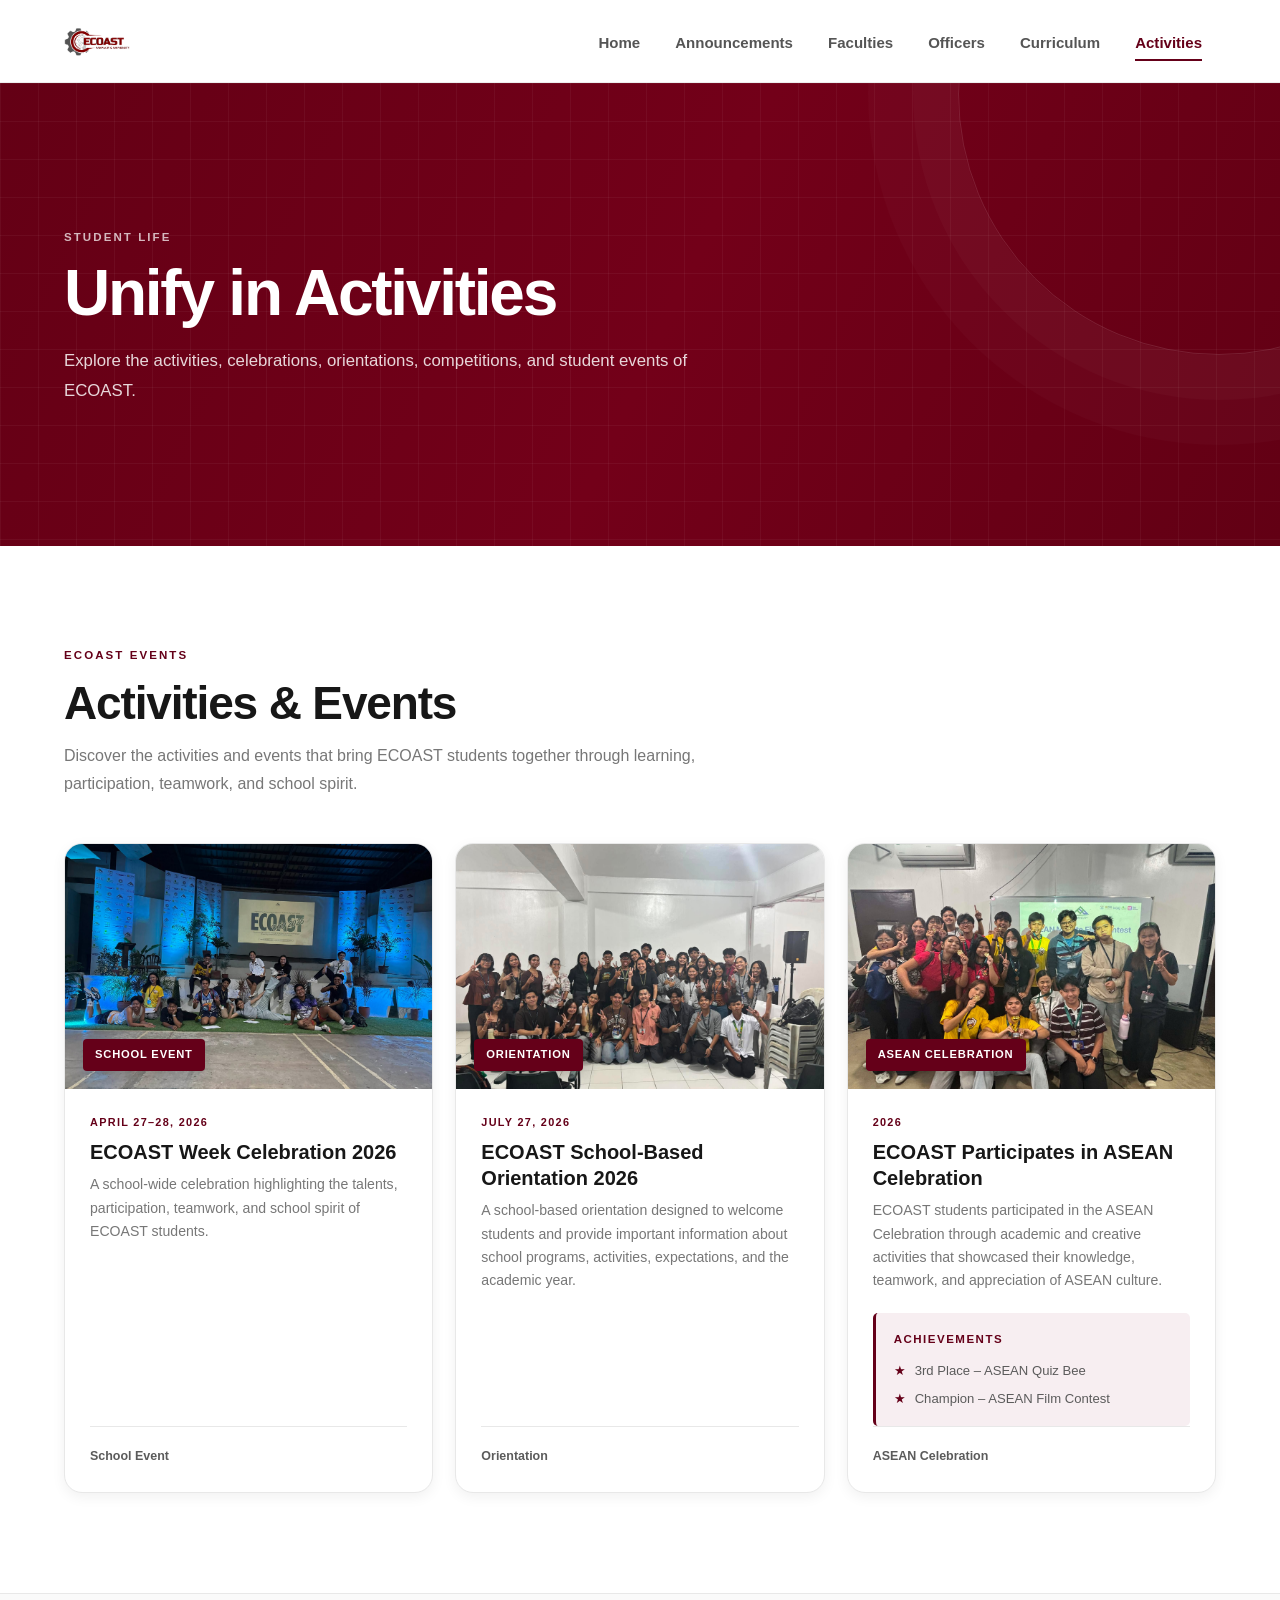
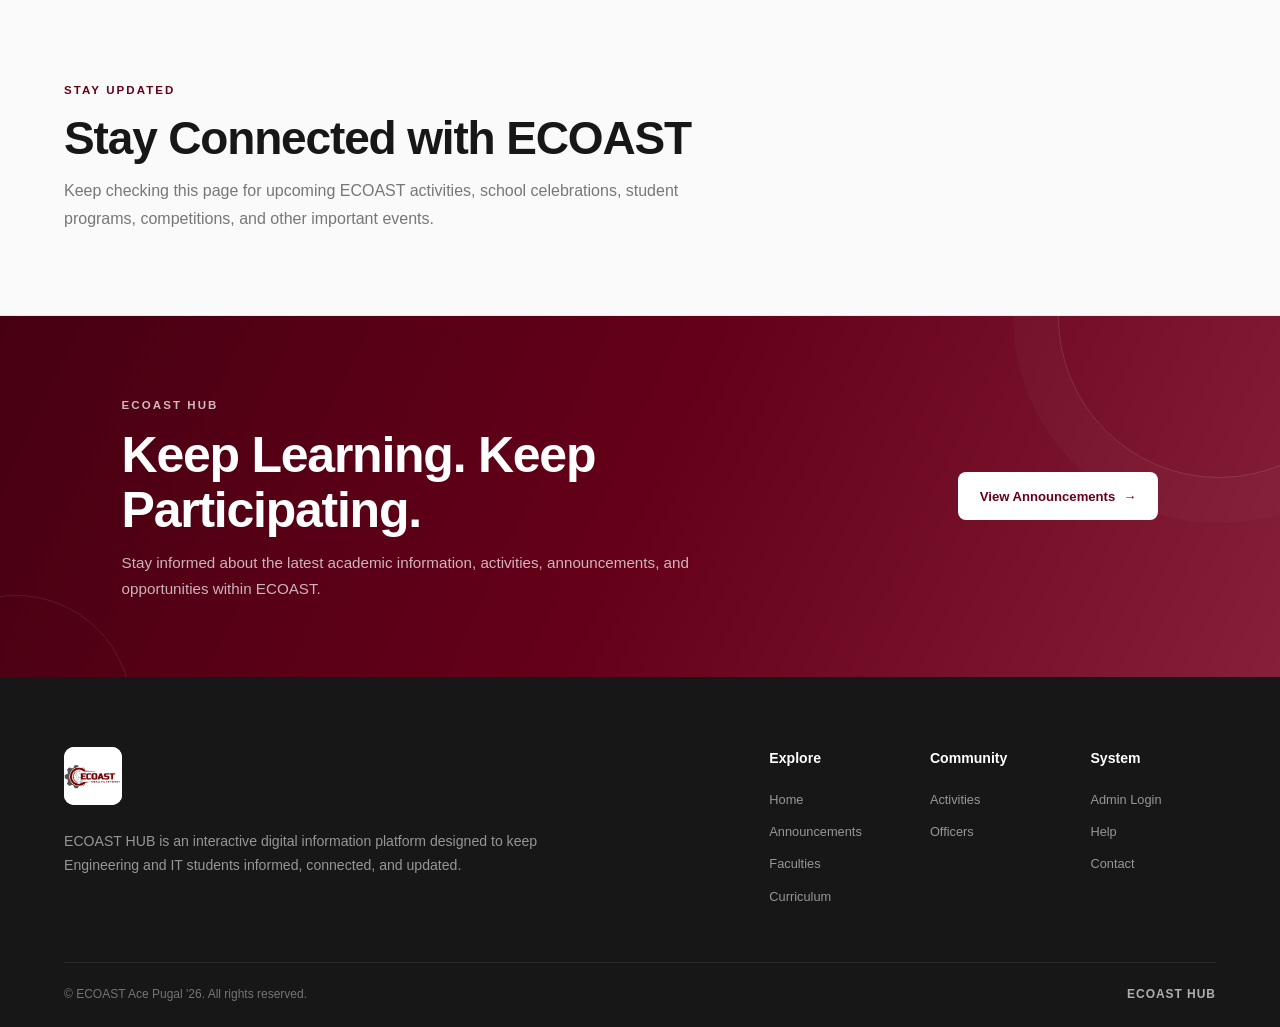
==== activities.html @ a347990f "Add files via upload" ====
<!DOCTYPE html>
<html lang="en">

<head>
    <meta charset="UTF-8">
    <meta name="viewport" content="width=device-width, initial-scale=1.0">

    <title>Activities | ECOAST HUB</title>

    <link rel="stylesheet" href="activities.css">
</head>

<body>

    <header class="navbar">

        <div class="nav-container">

            <a href="index.html" class="brand">

                <div class="brand-logo">
                    <img src="ECOAST Logo.png" alt="ECOAST Logo">
                </div>

            </a>

            <nav class="nav-menu" id="navMenu">

                <a href="index.html" class="nav-link">
                    Home
                </a>

                <a href="announcements.html" class="nav-link">
                    Announcements
                </a>

                <a href="faculties.html" class="nav-link">
                    Faculties
                </a>

                <a href="officer.html" class="nav-link">
                    Officers
                </a>

                <a href="curriculum.html" class="nav-link">
                    Curriculum
                </a>

                <a href="activities.html" class="nav-link active">
                    Activities
                </a>

            </nav>

            <button
                class="menu-toggle"
                id="menuToggle"
                type="button"
                aria-label="Toggle navigation"
                aria-expanded="false"
            >
                <span></span>
                <span></span>
                <span></span>
            </button>

        </div>

    </header>

    <section class="hero">

        <div class="hero-grid"></div>

        <div class="hero-content">

            <div class="hero-label">
                STUDENT LIFE
            </div>

            <h1>
                Unify in Activities
            </h1>

            <p>
                Explore the activities, celebrations, orientations,
                competitions, and student events of ECOAST.
            </p>

        </div>

    </section>

    <main>

        <section class="activities-section">

            <div class="section-container">

                <div class="section-heading">

                    <div class="section-label">
                        ECOAST EVENTS
                    </div>

                    <h2>
                        Activities &amp; Events
                    </h2>

                    <p>
                        Discover the activities and events that bring
                        ECOAST students together through learning,
                        participation, teamwork, and school spirit.
                    </p>

                </div>

                <div class="activities-grid">

                    <article class="activity-card">

                        <div class="activity-image">

                            <img
                                src="ECOAST Week Celebration 2026.jpg"
                                alt="ECOAST Week Celebration 2026"
                            >

                            <div class="activity-type">
                                School Event
                            </div>

                        </div>


                        <div class="activity-content">

                            <div class="activity-date">
                                APRIL 27–28, 2026
                            </div>

                            <h3>
                                ECOAST Week Celebration 2026
                            </h3>

                            <p>
                                A school-wide celebration highlighting
                                the talents, participation, teamwork,
                                and school spirit of ECOAST students.
                            </p>

                            <div class="activity-meta">

                                <span>
                                    School Event
                                </span>

                            </div>

                        </div>

                    </article>

                    <article class="activity-card">

                        <div class="activity-image">

                            <img
                                src="ECOAST School-Based Orientation 2026.jpg"
                                alt="ECOAST School-Based Orientation 2026"
                            >

                            <div class="activity-type">
                                Orientation
                            </div>

                        </div>


                        <div class="activity-content">

                            <div class="activity-date">
                                JULY 27, 2026
                            </div>

                            <h3>
                                ECOAST School-Based Orientation 2026
                            </h3>

                            <p>
                                A school-based orientation designed to
                                welcome students and provide important
                                information about school programs,
                                activities, expectations, and the
                                academic year.
                            </p>

                            <div class="activity-meta">

                                <span>
                                    Orientation
                                </span>

                            </div>

                        </div>

                    </article>

                    <article class="activity-card">

                        <div class="activity-image">

                            <img
                                src="ECOAST Participates in ASEAN Celebration 2026.jpg"
                                alt="ECOAST Participates in ASEAN Celebration 2026"
                            >

                            <div class="activity-type">
                                ASEAN Celebration
                            </div>

                        </div>


                        <div class="activity-content">

                            <div class="activity-date">
                                2026
                            </div>

                            <h3>
                                ECOAST Participates in ASEAN Celebration
                            </h3>

                            <p>
                                ECOAST students participated in the ASEAN
                                Celebration through academic and creative
                                activities that showcased their knowledge,
                                teamwork, and appreciation of ASEAN culture.
                            </p>

                            <div class="achievement-box">

                                <div class="achievement-title">
                                    Achievements
                                </div>

                                <div class="achievement-item">

                                    <span class="achievement-icon">
                                        ★
                                    </span>

                                    <span>
                                        3rd Place – ASEAN Quiz Bee
                                    </span>

                                </div>

                                <div class="achievement-item">

                                    <span class="achievement-icon">
                                        ★
                                    </span>

                                    <span>
                                        Champion – ASEAN Film Contest
                                    </span>

                                </div>

                            </div>


                            <div class="activity-meta">

                                <span>
                                    ASEAN Celebration
                                </span>

                            </div>

                        </div>

                    </article>


                </div>

            </div>

        </section>

        <section class="activities-info">

            <div class="section-container">

                <div class="info-content">

                    <div class="info-label">
                        STAY UPDATED
                    </div>

                    <h2>
                        Stay Connected with ECOAST
                    </h2>

                    <p>
                        Keep checking this page for upcoming ECOAST
                        activities, school celebrations, student
                        programs, competitions, and other important
                        events.
                    </p>

                </div>

            </div>

        </section>

        <section class="cta-section">

            <div class="section-container">

                <div class="cta-content">

                    <div class="cta-text">

                        <div class="cta-label">
                            ECOAST HUB
                        </div>

                        <h2>
                            Keep Learning. Keep Participating.
                        </h2>

                        <p>
                            Stay informed about the latest academic
                            information, activities, announcements,
                            and opportunities within ECOAST.
                        </p>

                    </div>


                    <a href="announcements.html" class="cta-button">
                        View Announcements
                        <span>→</span>
                    </a>

                </div>

            </div>

        </section>

    </main>

    <footer class="footer">

		<div class="footer-container">

			<div class="footer-brand">

				<div class="brand">

					<div class="brand-logo">
						<img
							src="ECOAST Logo.png"
							alt="ECOAST Logo"
						>
					</div>

				</div>

				<p>
					ECOAST HUB is an interactive digital
					information platform designed to keep
					Engineering and IT students informed,
					connected, and updated.
				</p>

			</div>


        <div class="footer-links">

            <div class="footer-column">

                <h4>
                    Explore
                </h4>

                <a href="index.html">Home</a>
                <a href="announcements.html">Announcements</a>
                <a href="faculties.html">Faculties</a>
                <a href="curriculum.html">Curriculum</a>

            </div>


            <div class="footer-column">

                <h4>
                    Community
                </h4>

                <a href="activities.html">Activities</a>
                <a href="officer.html">Officers</a>

			</div>


				<div class="footer-column">

					<h4>
						System
					</h4>

					<a href="#">Admin Login</a>
					<a href="#">Help</a>
					<a href="#">Contact</a>

				</div>

			</div>

		</div>


		<div class="footer-bottom">

			<p>
				© ECOAST Ace Pugal '26. All rights reserved.
			</p>

			<span>
				ECOAST HUB
			</span>

		</div>

	</footer>

    <script src="activities.js"></script>

</body>

</html>
---- activities.css ----
:root {
    --maroon: #650019;
    --maroon-dark: #470012;
    --maroon-light: #861f3a;
    --maroon-soft: #f7eef1;

    --white: #ffffff;
    --black: #171717;

    --gray-50: #fafafa;
    --gray-100: #f5f5f5;
    --gray-200: #e8e8e8;
    --gray-300: #d7d7d7;
    --gray-400: #a8a8a8;
    --gray-500: #777777;
    --gray-600: #5b5b5b;
    --gray-700: #3f3f3f;

    --shadow-sm: 0 4px 14px rgba(0, 0, 0, 0.06);
    --shadow-md: 0 12px 30px rgba(0, 0, 0, 0.09);
    --shadow-lg: 0 20px 50px rgba(0, 0, 0, 0.13);

    --radius-sm: 8px;
    --radius-md: 12px;
    --radius-lg: 18px;
    --radius-xl: 24px;

    --transition: 0.25s ease;
}

* {
    margin: 0;
    padding: 0;
    box-sizing: border-box;
}

html {
    scroll-behavior: smooth;
}

body {
    min-height: 100vh;

    background: var(--white);
    color: var(--gray-700);

    font-family: "Segoe UI", Arial, sans-serif;

    line-height: 1.6;

    overflow-x: hidden;
}

button,
input,
textarea,
select {
    font: inherit;
}

button {
    border: 0;
    cursor: pointer;
}

a {
    color: inherit;
    text-decoration: none;
}

img {
    display: block;
    max-width: 100%;
}

::selection {
    background: var(--maroon);
    color: var(--white);
}

.section-container {
    width: min(1300px, 90%);
    margin: 0 auto;
}

.navbar {
    position: relative;

    z-index: 1000;

    width: 100%;

    background: var(--white);

    border-bottom: 1px solid rgba(0, 0, 0, 0.07);
}

.nav-container {
    width: min(1300px, 90%);

    min-height: 82px;

    margin: 0 auto;

    display: flex;
    align-items: center;
    justify-content: space-between;

    gap: 30px;
}

.brand {
    display: inline-flex;

    align-items: center;

    flex-shrink: 0;
}

.brand-logo {
    width: 68px;
    height: 68px;

    display: flex;

    align-items: center;
    justify-content: center;

    overflow: hidden;

    border-radius: 12px;
}

.brand-logo img {
    width: 100%;
    height: 100%;

    object-fit: contain;
}

.nav-menu {
    display: flex;

    align-items: center;

    gap: 7px;
}

.nav-link {
    position: relative;

    padding: 28px 14px 24px;

    color: #555555;

    font-size: 0.94rem;
    font-weight: 600;

    white-space: nowrap;

    transition: color var(--transition);
}

.nav-link::after {
    content: "";

    position: absolute;

    left: 14px;
    right: 14px;
    bottom: 18px;

    height: 2px;

    background: var(--maroon);

    transform: scaleX(0);

    transform-origin: center;

    transition: transform var(--transition);
}

.nav-link:hover,
.nav-link.active {
    color: var(--maroon);
}

.nav-link:hover::after,
.nav-link.active::after {
    transform: scaleX(1);
}

.menu-toggle {
    display: none;

    width: 44px;
    height: 44px;

    border: 1px solid var(--gray-200);

    border-radius: var(--radius-sm);

    background: var(--white);
}

.menu-toggle span {
    display: block;

    width: 20px;
    height: 2px;

    margin: 4px auto;

    background: var(--maroon);

    transition:
        transform var(--transition),
        opacity var(--transition);
}

.menu-toggle.active span:nth-child(1) {
    transform: translateY(6px) rotate(45deg);
}

.menu-toggle.active span:nth-child(2) {
    opacity: 0;
}

.menu-toggle.active span:nth-child(3) {
    transform: translateY(-6px) rotate(-45deg);
}


.hero {
    position: relative;

    min-height: 463px;

    display: flex;
    align-items: center;

    overflow: hidden;

    background:
        linear-gradient(
            115deg,
            #640015 0%,
            #730019 52%,
            #620014 100%
        );

    color: var(--white);
}


.hero-grid {
    position: absolute;

    inset: 0;

    background-image:
        linear-gradient(
            rgba(255, 255, 255, 0.09) 1px,
            transparent 1px
        ),
        linear-gradient(
            90deg,
            rgba(255, 255, 255, 0.09) 1px,
            transparent 1px
        );

    background-size: 38px 38px;

    opacity: 0.5;

    pointer-events: none;
}


.hero::after {
    content: "";

    position: absolute;

    width: 520px;
    height: 520px;

    right: -200px;
    top: -250px;

    border: 1px solid rgba(255, 255, 255, 0.12);

    border-radius: 50%;

    box-shadow:
        0 0 0 45px rgba(255, 255, 255, 0.025),
        0 0 0 90px rgba(255, 255, 255, 0.018);

    pointer-events: none;
}

.hero-content {
    position: relative;

    z-index: 2;

    width: min(1300px, 90%);

    max-width: 1300px;

    margin: 0 auto;

    padding: 95px 0;

    color: var(--white);

    text-align: left;

    animation: heroReveal 0.7s ease both;
}

@keyframes heroReveal {
    from {
        opacity: 0;

        transform: translateY(18px);
    }

    to {
        opacity: 1;

        transform: translateY(0);
    }
}

.hero-label {
    display: inline-block;

    margin-bottom: 14px;

    color: rgba(255, 255, 255, 0.72);

    font-size: 0.72rem;

    font-weight: 800;

    letter-spacing: 0.18em;

    text-transform: uppercase;
}

.hero h1 {
    max-width: 900px;

    margin-bottom: 18px;

    color: var(--white);

    font-size: clamp(42px, 5vw, 68px);

    line-height: 1.05;

    font-weight: 750;

    letter-spacing: -0.035em;

    text-align: left;
}

.hero h1 span {
    color: rgba(255, 255, 255, 0.6);
}

.hero p {
    max-width: 650px;

    margin: 0;

    color: rgba(255, 255, 255, 0.84);

    font-size: 1.05rem;

    line-height: 1.8;

    text-align: left;
}

.activities-section {
    padding: 95px 0 100px;

    background: var(--white);
}


.section-heading {
    max-width: 760px;

    margin-bottom: 45px;
}

.section-label {
    display: inline-block;

    margin-bottom: 14px;

    color: var(--maroon);

    font-size: 0.72rem;

    font-weight: 800;

    letter-spacing: 0.18em;

    text-transform: uppercase;
}

.section-heading h2 {
    margin-bottom: 12px;

    color: var(--black);

    font-size: clamp(32px, 4vw, 46px);

    line-height: 1.12;

    font-weight: 750;

    letter-spacing: -0.025em;
}

.section-heading p {
    max-width: 680px;

    color: var(--gray-500);

    font-size: 1rem;

    line-height: 1.75;
}

.activities-grid {
    display: grid;

    grid-template-columns:
        repeat(3, minmax(0, 1fr));

    gap: 22px;
}

.activity-card {
    position: relative;
    display: flex;
    flex-direction: column;
    overflow: hidden;
    background: var(--white);

    border: 1px solid var(--gray-200);
    border-radius: var(--radius-lg);

    box-shadow: var(--shadow-sm);
    transition:
        transform var(--transition),
        box-shadow var(--transition),
        border-color var(--transition);
}

.activity-card:hover {
    transform: translateY(-4px);
    border-color: rgba(101, 0, 25, 0.15);
    box-shadow: var(--shadow-md);
}

.activity-image {
    position: relative;

    width: 100%;
    height: 245px;

    display: flex;

    align-items: center;
    justify-content: center;

    overflow: hidden;

    background: #f1f1f1;
}

.activity-image img {
    width: 100%;
    height: 100%;

    max-width: 100%;
    max-height: 100%;

    display: block;

    object-fit: cover;
    object-position: center;

    transition: transform 0.35s ease;
}

.activity-card:hover .activity-image img {
    transform: scale(1.035);
}

.activity-type {
    position: absolute;

    left: 18px;
    bottom: 18px;

    padding: 7px 12px;
    border-radius: 4px;
    background: var(--maroon);
    color: var(--white);

    font-size: 0.7rem;
    font-weight: 700;

    letter-spacing: 0.8px;
    text-transform: uppercase;
    box-shadow:
        0 6px 15px rgba(0, 0, 0, 0.16);
}

.activity-content {
    display: flex;
    flex-direction: column;
    flex: 1;
    padding: 25px;
}

.activity-date {
    margin-bottom: 8px;
    color: var(--maroon);

    font-size: 0.68rem;
    font-weight: 800;

    letter-spacing: 0.12em;
    text-transform: uppercase;
}

.activity-content h3 {
    margin-bottom: 8px;
    color: var(--black);
    font-size: 1.25rem;
    line-height: 1.3;
    font-weight: 750;
}

.activity-content p {
    color: var(--gray-500);
    font-size: 0.88rem;
    line-height: 1.65;
}

.activity-meta {
    display: flex;
    align-items: center;
    gap: 8px;

    margin-top: auto;
    padding-top: 20px;
    border-top: 1px solid var(--gray-200);
}

.activity-meta span {
    color: var(--gray-600);

    font-size: 0.78rem;
    font-weight: 700;
}

.achievement-box {
    margin-top: 21px;
    padding: 17px 18px;
    background: var(--maroon-soft);

    border-left: 3px solid var(--maroon);
    border-radius: 5px;
}

.achievement-title {
    margin-bottom: 12px;
    color: var(--maroon);

    font-size: 0.72rem;
    font-weight: 800;

    letter-spacing: 1.5px;
    text-transform: uppercase;
}

.achievement-item {
    display: flex;
    align-items: flex-start;
    gap: 9px;
    margin-bottom: 9px;
    color: var(--gray-600);
    font-size: 0.82rem;
    line-height: 1.5;
}

.achievement-item:last-child {
    margin-bottom: 0;
}

.achievement-icon {
    flex-shrink: 0;

    color: var(--maroon);
}

.activities-info {
    padding: 82px 0;

    background: var(--gray-50);

    border-top: 1px solid var(--gray-200);

    border-bottom: 1px solid var(--gray-200);
}

.info-content {
    max-width: 780px;
}

.info-label {
    display: inline-block;

    margin-bottom: 14px;

    color: var(--maroon);

    font-size: 0.72rem;

    font-weight: 800;

    letter-spacing: 0.18em;

    text-transform: uppercase;
}

.info-content h2 {
    margin-bottom: 12px;

    color: var(--black);

    font-size: clamp(32px, 4vw, 46px);

    line-height: 1.12;

    font-weight: 750;

    letter-spacing: -0.025em;
}

.info-content p {
    max-width: 680px;

    color: var(--gray-500);

    font-size: 1rem;

    line-height: 1.75;
}

.cta-section {
    position: relative;

    padding: 75px 0;

    overflow: hidden;

    background:
        linear-gradient(
            115deg,
            var(--maroon-dark),
            var(--maroon),
            var(--maroon-light)
        );

    color: var(--white);
}

.cta-section::before {
    content: "";

    position: absolute;

    width: 320px;
    height: 320px;

    right: -100px;
    top: -160px;

    border: 1px solid rgba(255, 255, 255, 0.12);

    border-radius: 50%;

    box-shadow:
        0 0 0 45px rgba(255, 255, 255, 0.025);
}

.cta-section::after {
    content: "";

    position: absolute;

    width: 230px;
    height: 230px;

    left: -100px;
    bottom: -150px;

    border: 1px solid rgba(255, 255, 255, 0.09);

    border-radius: 50%;
}

.cta-content {
    position: relative;

    z-index: 2;

    width: min(1300px, 90%);

    margin: 0 auto;

    display: flex;

    align-items: center;

    justify-content: space-between;

    gap: 40px;
}

.cta-text {
    max-width: 750px;
}

.cta-label {
    display: inline-block;

    margin-bottom: 14px;

    color: rgba(255, 255, 255, 0.72);

    font-size: 0.72rem;

    font-weight: 800;

    letter-spacing: 0.18em;

    text-transform: uppercase;
}

.cta-text h2 {
    margin-bottom: 12px;

    color: var(--white);

    font-size: clamp(32px, 4vw, 50px);

    line-height: 1.1;

    font-weight: 750;

    letter-spacing: -0.025em;
}

.cta-text p {
    max-width: 620px;

    color: rgba(255, 255, 255, 0.7);

    font-size: 0.95rem;

    line-height: 1.7;
}


/* =========================================================
   CTA BUTTON
========================================================= */

.cta-button {
    flex-shrink: 0;

    display: inline-flex;

    align-items: center;

    justify-content: center;

    min-width: 150px;

    min-height: 48px;

    padding: 0 22px;

    border-radius: var(--radius-sm);

    background: var(--white);

    color: var(--maroon);

    font-size: 0.82rem;

    font-weight: 800;

    transition:
        transform var(--transition),
        box-shadow var(--transition);
}

.cta-button:hover {
    transform: translateY(-2px);

    box-shadow:
        0 10px 25px rgba(0, 0, 0, 0.18);
}

.cta-button span {
    margin-left: 8px;

    transition: transform var(--transition);
}

.cta-button:hover span {
    transform: translateX(4px);
}


/* =========================================================
   FOOTER
   EXACT DARK FOOTER STYLE AS FACULTIES
========================================================= */

.footer {
    background: #171717;

    color: var(--white);
}


/* =========================================================
   FOOTER CONTENT
========================================================= */

.footer-content,
.footer-container {
    width: min(1300px, 90%);

    margin: 0 auto;

    padding: 70px 0 55px;

    display: grid;

    grid-template-columns:
        1.4fr
        1fr;

    gap: 80px;
}


/* =========================================================
   FOOTER BRAND
========================================================= */

.footer-brand {
    display: flex;

    flex-direction: column;

    align-items: flex-start;
}

.footer-brand .brand-logo,
.footer-logo {
    width: 58px;
    height: 58px;

    display: flex;

    align-items: center;
    justify-content: center;

    overflow: hidden;

    background: var(--white);

    border-radius: 10px;
}

.footer-brand .brand-logo img,
.footer-logo img {
    width: 100%;
    height: 100%;

    object-fit: contain;
}

.footer-brand h3 {
    margin-top: 18px;

    color: var(--white);

    font-size: 1.05rem;

    font-weight: 750;
}

.footer-brand p {
    max-width: 500px;

    margin-top: 25px;

    color: rgba(255, 255, 255, 0.55);

    font-size: 0.88rem;

    line-height: 1.7;
}


/* =========================================================
   FOOTER LINKS
========================================================= */

.footer-links {
    display: grid;

    grid-template-columns:
        repeat(3, minmax(0, 1fr));

    gap: 35px;
}

.footer-column {
    display: flex;

    flex-direction: column;

    gap: 12px;
}

.footer-column h4 {
    margin-bottom: 8px;

    color: var(--white);

    font-size: 0.88rem;

    font-weight: 700;
}

.footer-column a {
    color: rgba(255, 255, 255, 0.55);

    font-size: 0.8rem;

    transition: color var(--transition);
}

.footer-column a:hover {
    color: var(--white);
}


/* =========================================================
   FOOTER BOTTOM
========================================================= */

.footer-bottom {
    width: min(1300px, 90%);

    margin: 0 auto;

    padding: 22px 0;

    display: flex;

    align-items: center;

    justify-content: space-between;

    gap: 20px;

    border-top: 1px solid rgba(255, 255, 255, 0.08);
}

.footer-bottom p,
.footer-bottom span {
    color: rgba(255, 255, 255, 0.4);

    font-size: 0.75rem;
}

.footer-bottom span {
    color: rgba(255, 255, 255, 0.65);

    font-weight: 700;

    letter-spacing: 0.08em;
}


/* =========================================================
   FOCUS
========================================================= */

a:focus-visible,
button:focus-visible {
    outline: 2px solid var(--maroon);

    outline-offset: 3px;
}


/* =========================================================
   RESPONSIVE — 1100px
========================================================= */

@media (max-width: 1100px) {

    .nav-link {
        padding-left: 10px;
        padding-right: 10px;
    }

    .nav-link::after {
        left: 10px;
        right: 10px;
    }

    .activities-grid {
        grid-template-columns:
            repeat(2, minmax(0, 1fr));
    }

    .footer-content,
    .footer-container {
        gap: 50px;
    }
}


/* =========================================================
   RESPONSIVE — 850px
   SAME AS FACULTIES
========================================================= */

@media (max-width: 850px) {

    .nav-container {
        width: min(
            calc(100% - 30px),
            1300px
        );

        min-height: 82px;
    }

    .brand-logo {
        width: 60px;
        height: 60px;
    }

    .menu-toggle {
        display: block;
    }

    .nav-menu {
        position: absolute;

        top: 82px;

        left: 5%;
        right: 5%;

        display: none;

        flex-direction: column;

        padding: 10px 12px 18px;

        background: var(--white);

        border: 1px solid var(--gray-200);

        border-top: 0;

        box-shadow: var(--shadow-md);
    }

    .nav-menu.open {
        display: flex;
    }

    .nav-link {
        width: 100%;

        padding: 13px 10px;

        font-size: 0.88rem;
    }

    .nav-link::after {
        display: none;
    }


    /* HERO */

    .hero {
        min-height: 410px;
    }

    .hero-content {
        width: min(
            calc(100% - 30px),
            1300px
        );

        max-width: 1300px;

        padding: 70px 0;
    }


    /* MAIN CONTENT */

    .section-container,
    .cta-content,
    .footer-content,
    .footer-container,
    .footer-bottom {
        width: min(
            calc(100% - 30px),
            1300px
        );
    }

    .activities-section {
        padding: 70px 0;
    }


    /* CTA */

    .cta-content {
        flex-direction: column;

        align-items: flex-start;
    }


    /* FOOTER */

    .footer-content,
    .footer-container {
        grid-template-columns: 1fr;

        gap: 45px;
    }
}


/* =========================================================
   RESPONSIVE — 600px
   SAME FONT SCALE AS FACULTIES
========================================================= */

@media (max-width: 600px) {

    .nav-container {
        min-height: 72px;
    }

    .brand-logo {
        width: 60px;
        height: 60px;
    }

    .nav-menu {
        top: 72px;
    }


    /* HERO */

    .hero {
        min-height: 390px;
    }

    .hero-content {
        width: 92%;

        max-width: 1300px;

        padding: 65px 0;
    }

    .hero-label {
        font-size: 0.68rem;

        letter-spacing: 2.2px;
    }

    .hero h1 {
        font-size: 2.8rem;
    }

    .hero p {
        font-size: 0.94rem;
    }


    /* ACTIVITIES */

    .activities-section {
        padding: 65px 0;
    }

    .section-heading {
        margin-bottom: 35px;
    }

    .section-heading h2 {
        font-size: 2rem;
    }

    .section-heading p {
        font-size: 0.9rem;
    }

    .activities-grid {
        grid-template-columns: 1fr;
    }

    .activity-image {
        height: 245px;
    }

    .activity-content {
        padding: 22px;
    }

    .activity-content h3 {
        font-size: 1.2rem;
    }

    .activity-content p {
        font-size: 0.88rem;
    }


    /* INFO */

    .activities-info {
        padding: 65px 0;
    }

    .info-content h2 {
        font-size: 2rem;
    }

    .info-content p {
        font-size: 0.9rem;
    }


    /* CTA */

    .cta-section {
        padding: 65px 0;
    }

    .cta-text h2 {
        font-size: 2rem;
    }


    /* FOOTER */

    .footer-links {
        grid-template-columns:
            repeat(2, minmax(0, 1fr));
    }
}


/* =========================================================
   RESPONSIVE — 400px
========================================================= */

@media (max-width: 400px) {

    .section-container,
    .hero-content,
    .cta-content,
    .footer-content,
    .footer-container,
    .footer-bottom {
        width: 92%;
    }

    .hero h1 {
        font-size: 2.35rem;
    }

    .hero p {
        font-size: 0.88rem;
    }

    .activities-section {
        padding: 60px 0;
    }

    .activity-image {
        height: 245px;
    }

    .activity-content {
        padding: 21px 18px 22px;
    }

    .activity-content h3 {
        font-size: 1.1rem;
    }

    .achievement-item {
        font-size: 0.76rem;
    }

    .footer-links {
        grid-template-columns: 1fr;
    }
}


/* =========================================================
   REDUCED MOTION
========================================================= */

@media (prefers-reduced-motion: reduce) {

    html {
        scroll-behavior: auto;
    }

    *,
    *::before,
    *::after {
        animation-duration: 0.01ms !important;
        animation-iteration-count: 1 !important;
        transition-duration: 0.01ms !important;
    }
}
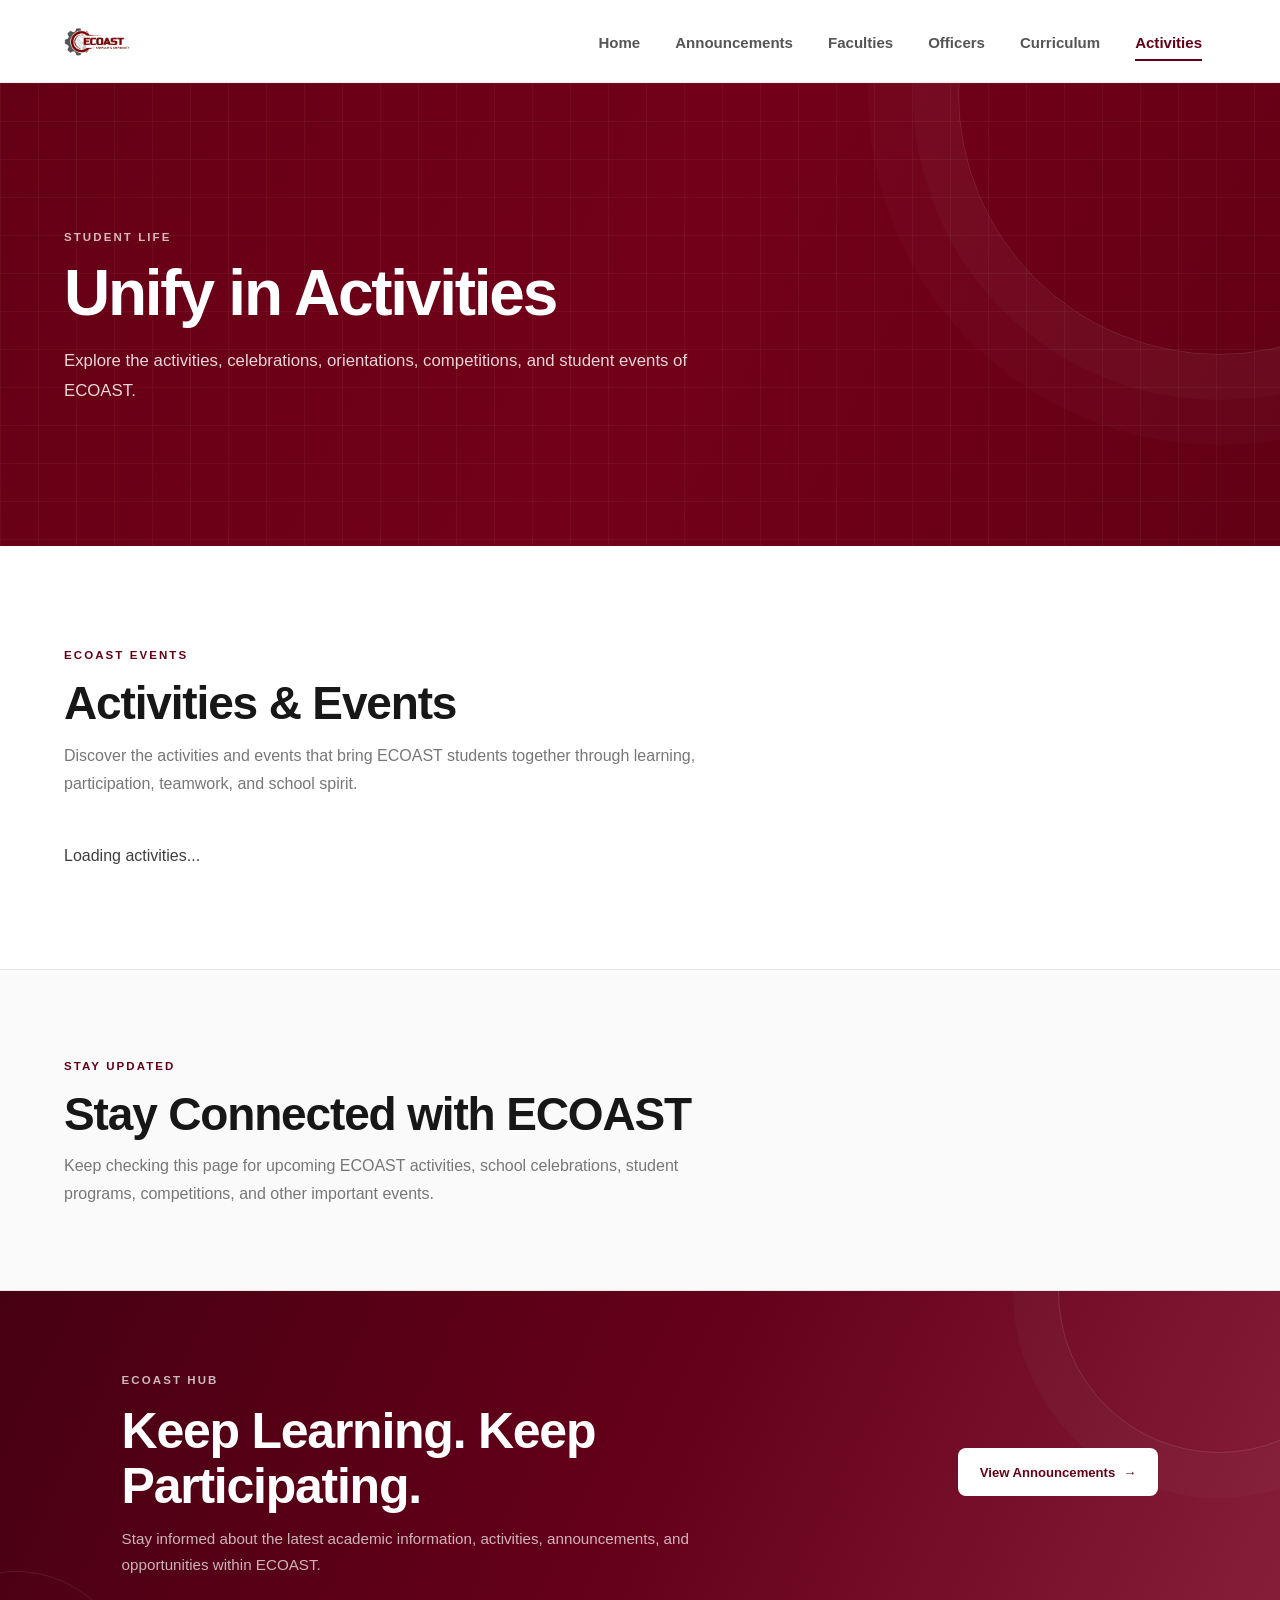
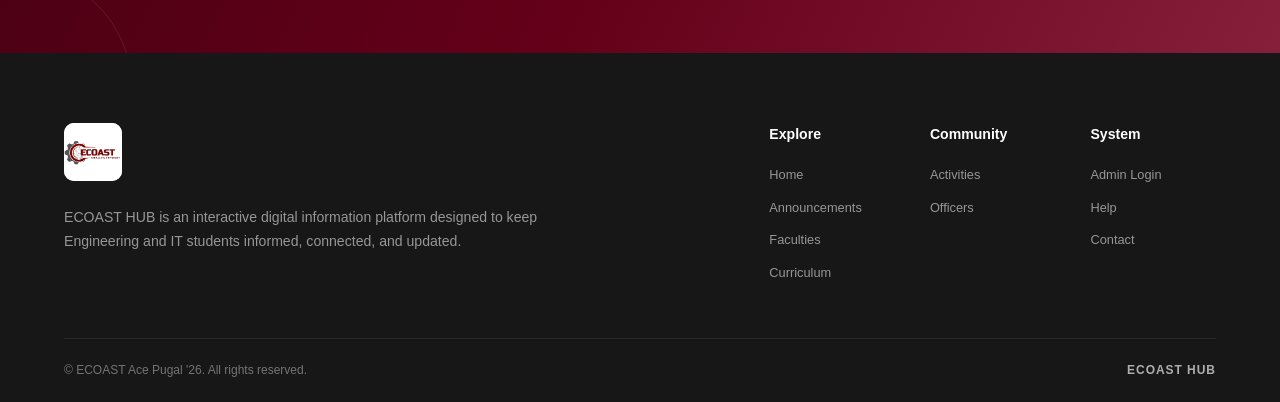
==== commit 377cb710: "Update activities.html" ====
--- a/activities.html
+++ b/activities.html
@@ -2,12 +2,14 @@
 <html lang="en">
 
 <head>
+
     <meta charset="UTF-8">
     <meta name="viewport" content="width=device-width, initial-scale=1.0">
 
     <title>Activities | ECOAST HUB</title>
 
     <link rel="stylesheet" href="activities.css">
+
 </head>
 
 <body>
@@ -19,38 +21,71 @@
             <a href="index.html" class="brand">
 
                 <div class="brand-logo">
-                    <img src="ECOAST Logo.png" alt="ECOAST Logo">
+
+                    <img
+                        src="ECOAST Logo.png"
+                        alt="ECOAST Logo"
+                    >
+
                 </div>
 
             </a>
 
-            <nav class="nav-menu" id="navMenu">
-
-                <a href="index.html" class="nav-link">
+
+            <nav
+                class="nav-menu"
+                id="navMenu"
+            >
+
+                <a
+                    href="index.html"
+                    class="nav-link"
+                >
                     Home
                 </a>
 
-                <a href="announcements.html" class="nav-link">
+
+                <a
+                    href="announcements.html"
+                    class="nav-link"
+                >
                     Announcements
                 </a>
 
-                <a href="faculties.html" class="nav-link">
+
+                <a
+                    href="faculties.html"
+                    class="nav-link"
+                >
                     Faculties
                 </a>
 
-                <a href="officer.html" class="nav-link">
+
+                <a
+                    href="officer.html"
+                    class="nav-link"
+                >
                     Officers
                 </a>
 
-                <a href="curriculum.html" class="nav-link">
+
+                <a
+                    href="curriculum.html"
+                    class="nav-link"
+                >
                     Curriculum
                 </a>
 
-                <a href="activities.html" class="nav-link active">
+
+                <a
+                    href="activities.html"
+                    class="nav-link active"
+                >
                     Activities
                 </a>
 
             </nav>
+
 
             <button
                 class="menu-toggle"
@@ -59,9 +94,11 @@
                 aria-label="Toggle navigation"
                 aria-expanded="false"
             >
+
                 <span></span>
                 <span></span>
                 <span></span>
+
             </button>
 
         </div>
@@ -71,16 +108,19 @@
     <section class="hero">
 
         <div class="hero-grid"></div>
+
 
         <div class="hero-content">
 
             <div class="hero-label">
                 STUDENT LIFE
             </div>
+
 
             <h1>
                 Unify in Activities
             </h1>
+
 
             <p>
                 Explore the activities, celebrations, orientations,
@@ -92,20 +132,23 @@
     </section>
 
     <main>
-
+		
         <section class="activities-section">
 
             <div class="section-container">
+
 
                 <div class="section-heading">
 
                     <div class="section-label">
                         ECOAST EVENTS
                     </div>
+
 
                     <h2>
                         Activities &amp; Events
                     </h2>
+
 
                     <p>
                         Discover the activities and events that bring
@@ -115,176 +158,16 @@
 
                 </div>
 
-                <div class="activities-grid">
-
-                    <article class="activity-card">
-
-                        <div class="activity-image">
-
-                            <img
-                                src="ECOAST Week Celebration 2026.jpg"
-                                alt="ECOAST Week Celebration 2026"
-                            >
-
-                            <div class="activity-type">
-                                School Event
-                            </div>
-
-                        </div>
-
-
-                        <div class="activity-content">
-
-                            <div class="activity-date">
-                                APRIL 27–28, 2026
-                            </div>
-
-                            <h3>
-                                ECOAST Week Celebration 2026
-                            </h3>
-
-                            <p>
-                                A school-wide celebration highlighting
-                                the talents, participation, teamwork,
-                                and school spirit of ECOAST students.
-                            </p>
-
-                            <div class="activity-meta">
-
-                                <span>
-                                    School Event
-                                </span>
-
-                            </div>
-
-                        </div>
-
-                    </article>
-
-                    <article class="activity-card">
-
-                        <div class="activity-image">
-
-                            <img
-                                src="ECOAST School-Based Orientation 2026.jpg"
-                                alt="ECOAST School-Based Orientation 2026"
-                            >
-
-                            <div class="activity-type">
-                                Orientation
-                            </div>
-
-                        </div>
-
-
-                        <div class="activity-content">
-
-                            <div class="activity-date">
-                                JULY 27, 2026
-                            </div>
-
-                            <h3>
-                                ECOAST School-Based Orientation 2026
-                            </h3>
-
-                            <p>
-                                A school-based orientation designed to
-                                welcome students and provide important
-                                information about school programs,
-                                activities, expectations, and the
-                                academic year.
-                            </p>
-
-                            <div class="activity-meta">
-
-                                <span>
-                                    Orientation
-                                </span>
-
-                            </div>
-
-                        </div>
-
-                    </article>
-
-                    <article class="activity-card">
-
-                        <div class="activity-image">
-
-                            <img
-                                src="ECOAST Participates in ASEAN Celebration 2026.jpg"
-                                alt="ECOAST Participates in ASEAN Celebration 2026"
-                            >
-
-                            <div class="activity-type">
-                                ASEAN Celebration
-                            </div>
-
-                        </div>
-
-
-                        <div class="activity-content">
-
-                            <div class="activity-date">
-                                2026
-                            </div>
-
-                            <h3>
-                                ECOAST Participates in ASEAN Celebration
-                            </h3>
-
-                            <p>
-                                ECOAST students participated in the ASEAN
-                                Celebration through academic and creative
-                                activities that showcased their knowledge,
-                                teamwork, and appreciation of ASEAN culture.
-                            </p>
-
-                            <div class="achievement-box">
-
-                                <div class="achievement-title">
-                                    Achievements
-                                </div>
-
-                                <div class="achievement-item">
-
-                                    <span class="achievement-icon">
-                                        ★
-                                    </span>
-
-                                    <span>
-                                        3rd Place – ASEAN Quiz Bee
-                                    </span>
-
-                                </div>
-
-                                <div class="achievement-item">
-
-                                    <span class="achievement-icon">
-                                        ★
-                                    </span>
-
-                                    <span>
-                                        Champion – ASEAN Film Contest
-                                    </span>
-
-                                </div>
-
-                            </div>
-
-
-                            <div class="activity-meta">
-
-                                <span>
-                                    ASEAN Celebration
-                                </span>
-
-                            </div>
-
-                        </div>
-
-                    </article>
-
+                <div
+                    class="activities-grid"
+                    id="activitiesGrid"
+                >
+
+                    <div class="activity-loading">
+
+                        Loading activities...
+
+                    </div>
 
                 </div>
 
@@ -301,10 +184,12 @@
                     <div class="info-label">
                         STAY UPDATED
                     </div>
+
 
                     <h2>
                         Stay Connected with ECOAST
                     </h2>
+
 
                     <p>
                         Keep checking this page for upcoming ECOAST
@@ -325,15 +210,18 @@
 
                 <div class="cta-content">
 
+
                     <div class="cta-text">
 
                         <div class="cta-label">
                             ECOAST HUB
                         </div>
 
+
                         <h2>
                             Keep Learning. Keep Participating.
                         </h2>
+
 
                         <p>
                             Stay informed about the latest academic
@@ -344,9 +232,18 @@
                     </div>
 
 
-                    <a href="announcements.html" class="cta-button">
+
+                    <a
+                        href="announcements.html"
+                        class="cta-button"
+                    >
+
                         View Announcements
-                        <span>→</span>
+
+                        <span>
+                            →
+                        </span>
+
                     </a>
 
                 </div>
@@ -359,92 +256,127 @@
 
     <footer class="footer">
 
-		<div class="footer-container">
-
-			<div class="footer-brand">
-
-				<div class="brand">
-
-					<div class="brand-logo">
-						<img
-							src="ECOAST Logo.png"
-							alt="ECOAST Logo"
-						>
-					</div>
-
-				</div>
-
-				<p>
-					ECOAST HUB is an interactive digital
-					information platform designed to keep
-					Engineering and IT students informed,
-					connected, and updated.
-				</p>
-
-			</div>
-
-
-        <div class="footer-links">
-
-            <div class="footer-column">
-
-                <h4>
-                    Explore
-                </h4>
-
-                <a href="index.html">Home</a>
-                <a href="announcements.html">Announcements</a>
-                <a href="faculties.html">Faculties</a>
-                <a href="curriculum.html">Curriculum</a>
-
-            </div>
-
-
-            <div class="footer-column">
-
-                <h4>
-                    Community
-                </h4>
-
-                <a href="activities.html">Activities</a>
-                <a href="officer.html">Officers</a>
-
-			</div>
-
-
-				<div class="footer-column">
-
-					<h4>
-						System
-					</h4>
-
-					<a href="#">Admin Login</a>
-					<a href="#">Help</a>
-					<a href="#">Contact</a>
-
-				</div>
-
-			</div>
-
-		</div>
-
-
-		<div class="footer-bottom">
-
-			<p>
-				© ECOAST Ace Pugal '26. All rights reserved.
-			</p>
-
-			<span>
-				ECOAST HUB
-			</span>
-
-		</div>
-
-	</footer>
-
+        <div class="footer-container">
+
+            <div class="footer-brand">
+
+                <div class="brand">
+
+                    <div class="brand-logo">
+
+                        <img
+                            src="ECOAST Logo.png"
+                            alt="ECOAST Logo"
+                        >
+
+                    </div>
+
+                </div>
+
+
+                <p>
+                    ECOAST HUB is an interactive digital
+                    information platform designed to keep
+                    Engineering and IT students informed,
+                    connected, and updated.
+                </p>
+
+            </div>
+
+            <div class="footer-links">
+
+                <div class="footer-column">
+
+                    <h4>
+                        Explore
+                    </h4>
+
+
+                    <a href="index.html">
+                        Home
+                    </a>
+
+
+                    <a href="announcements.html">
+                        Announcements
+                    </a>
+
+
+                    <a href="faculties.html">
+                        Faculties
+                    </a>
+
+
+                    <a href="curriculum.html">
+                        Curriculum
+                    </a>
+
+                </div>
+
+                <div class="footer-column">
+
+                    <h4>
+                        Community
+                    </h4>
+
+
+                    <a href="activities.html">
+                        Activities
+                    </a>
+
+
+                    <a href="officer.html">
+                        Officers
+                    </a>
+
+                </div>
+
+                <div class="footer-column">
+
+                    <h4>
+                        System
+                    </h4>
+
+
+                    <a href="#">
+                        Admin Login
+                    </a>
+
+
+                    <a href="#">
+                        Help
+                    </a>
+
+
+                    <a href="#">
+                        Contact
+                    </a>
+
+                </div>
+
+            </div>
+
+        </div>
+
+        <div class="footer-bottom">
+
+            <p>
+                © ECOAST Ace Pugal '26. All rights reserved.
+            </p>
+
+
+            <span>
+                ECOAST HUB
+            </span>
+
+        </div>
+
+    </footer>
+
+    <script src="api.js"></script>
     <script src="activities.js"></script>
 
+
 </body>
 
-</html>+</html>
